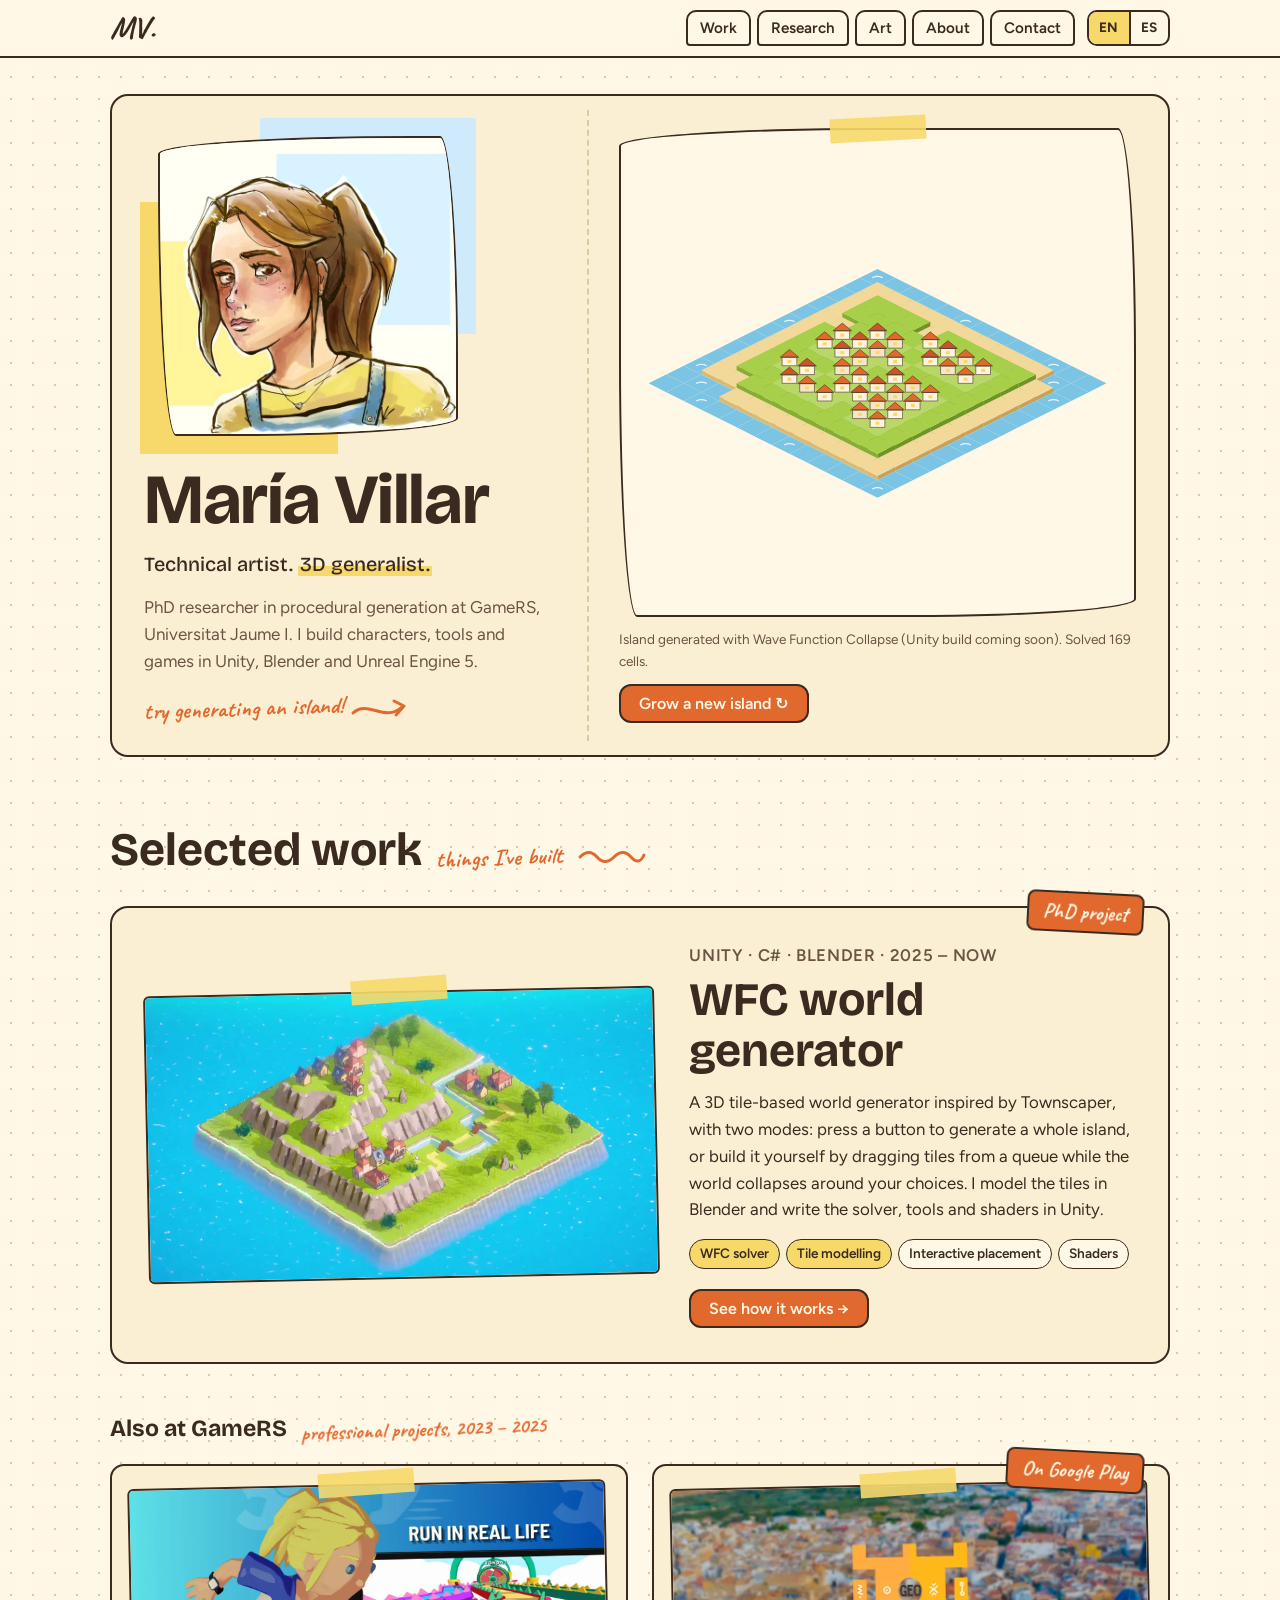
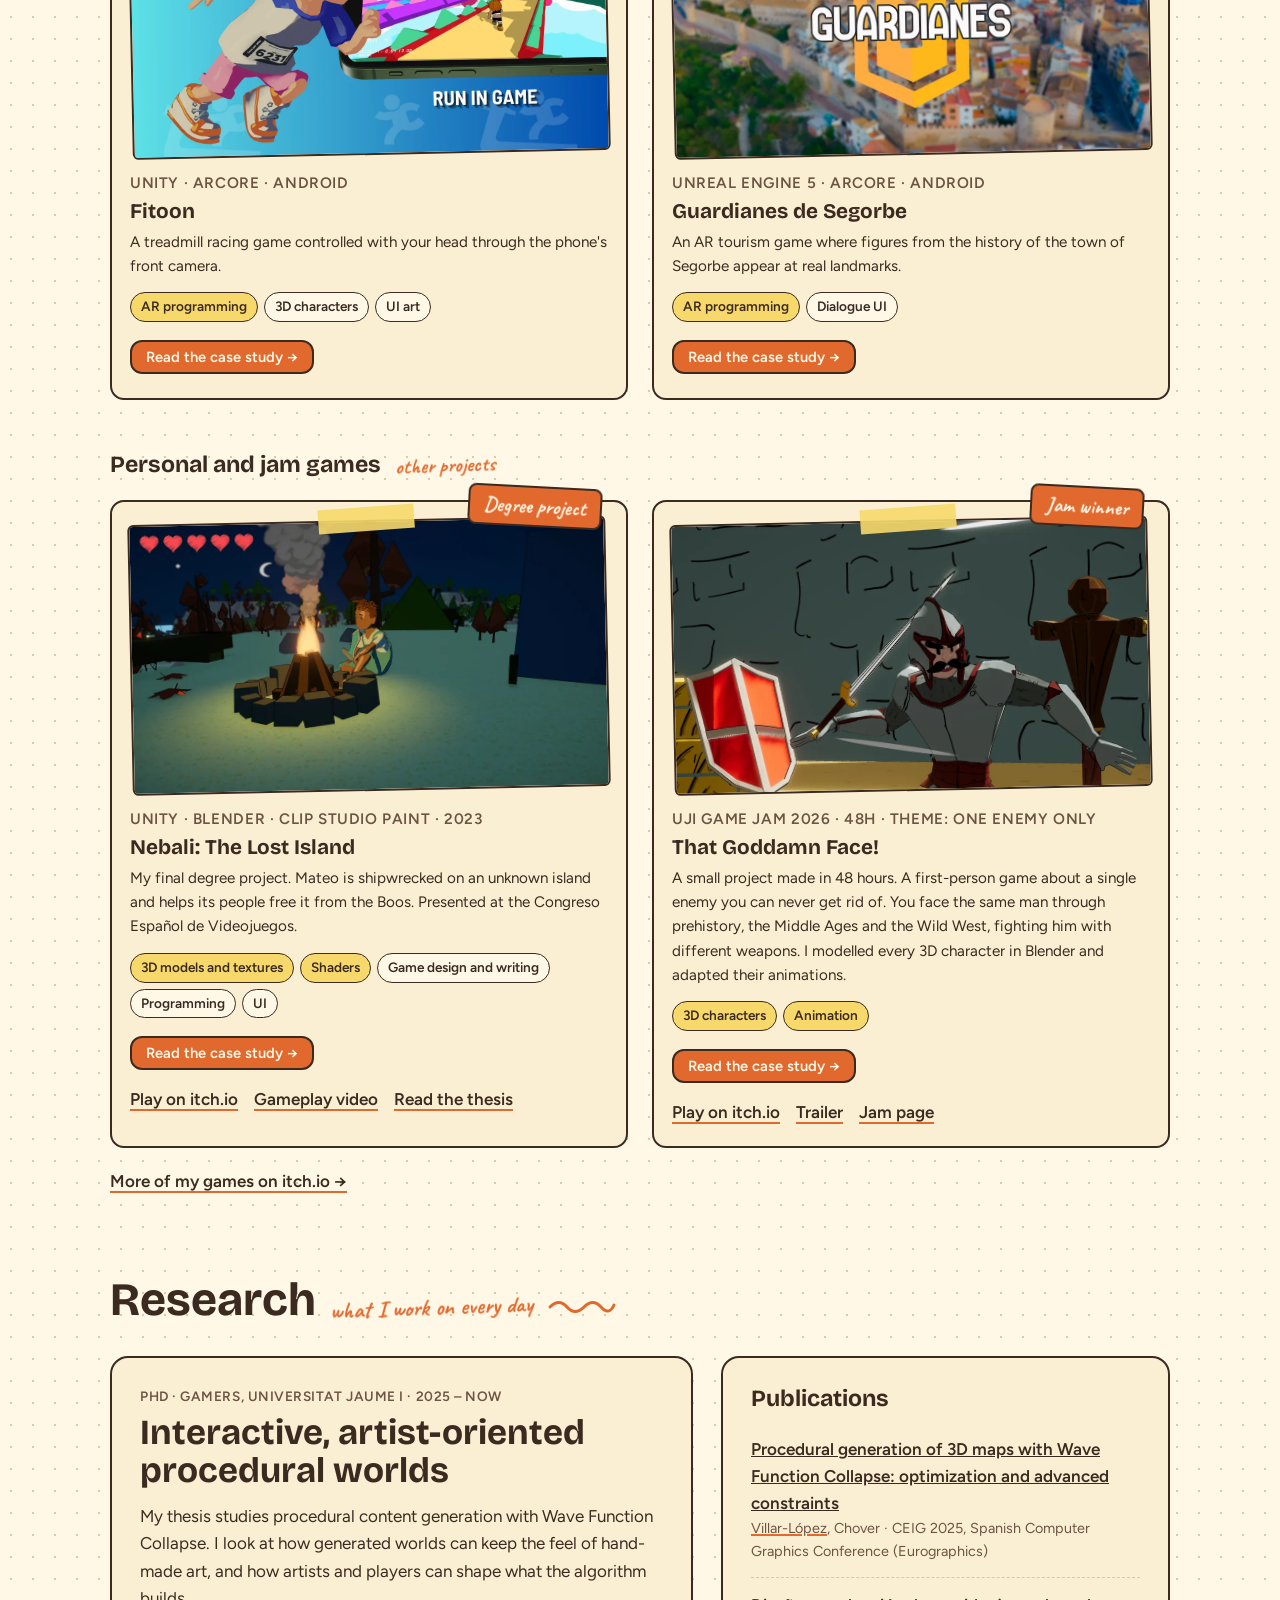
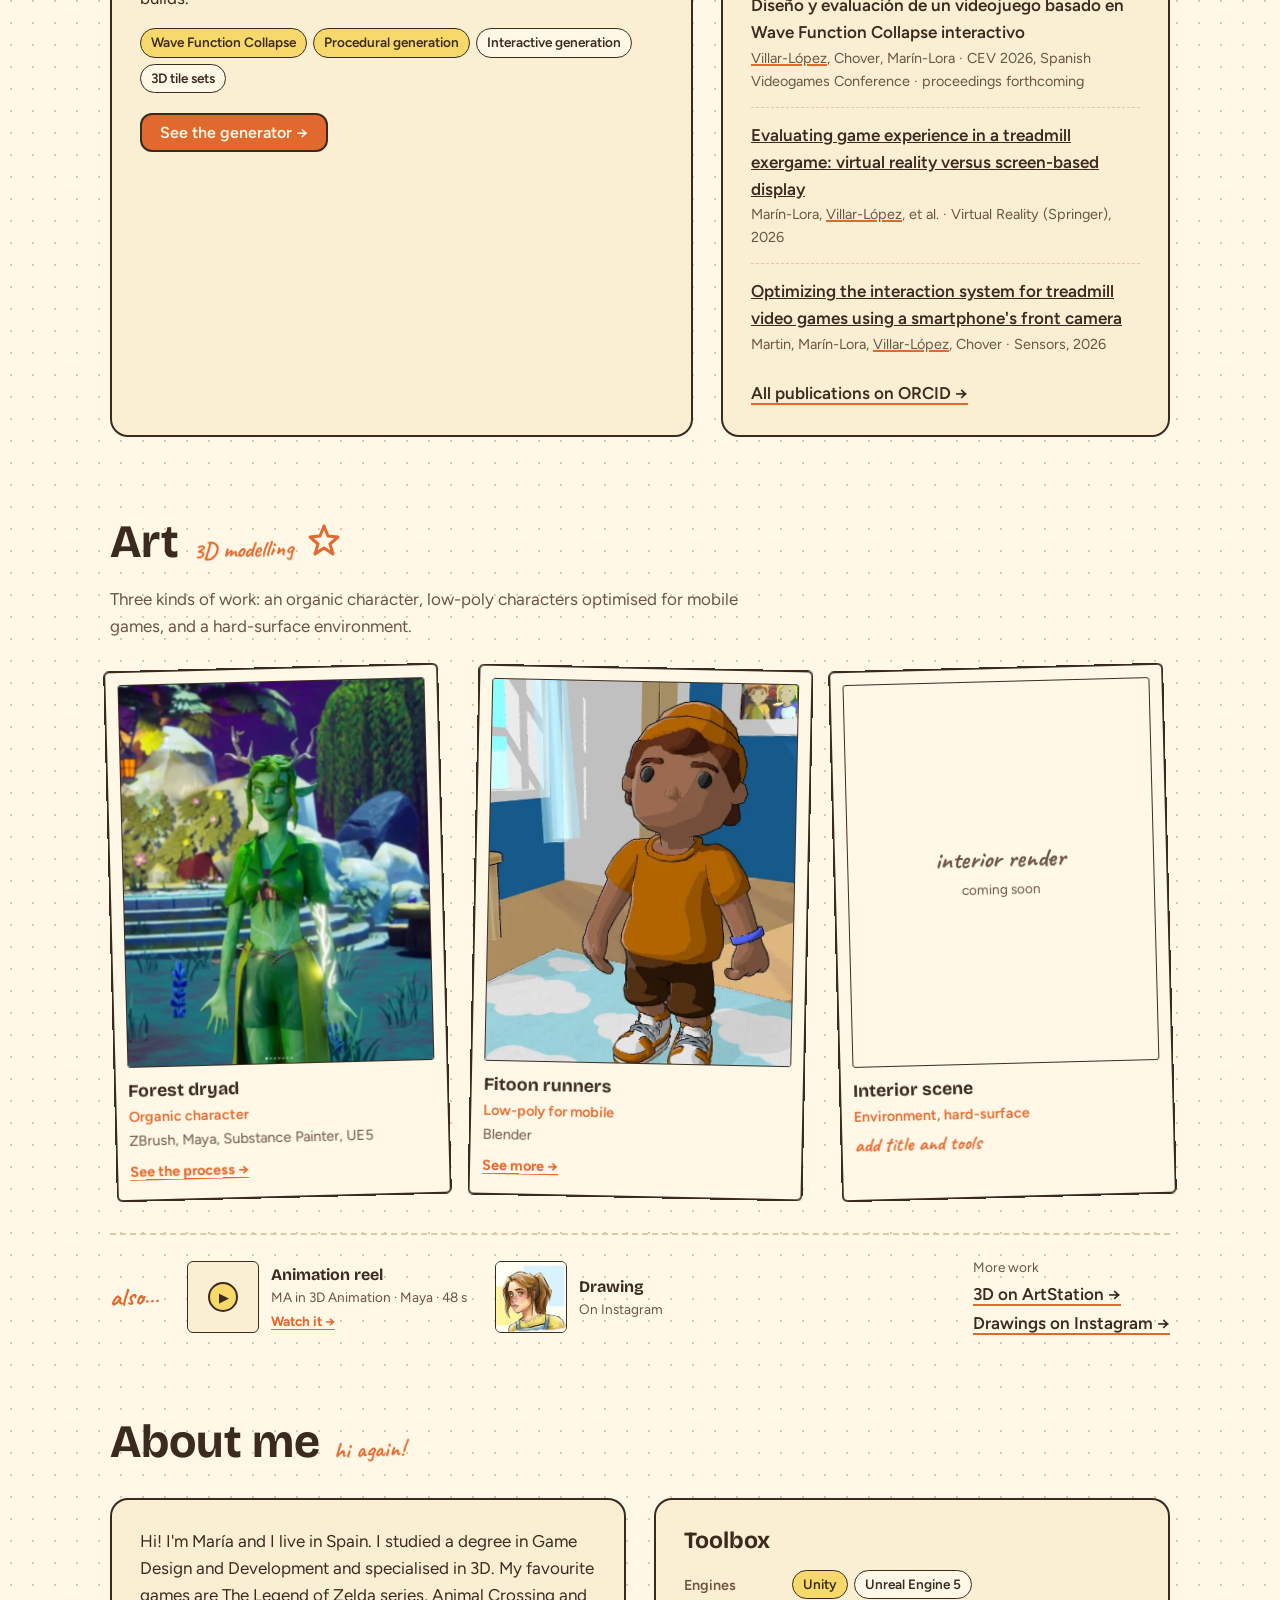
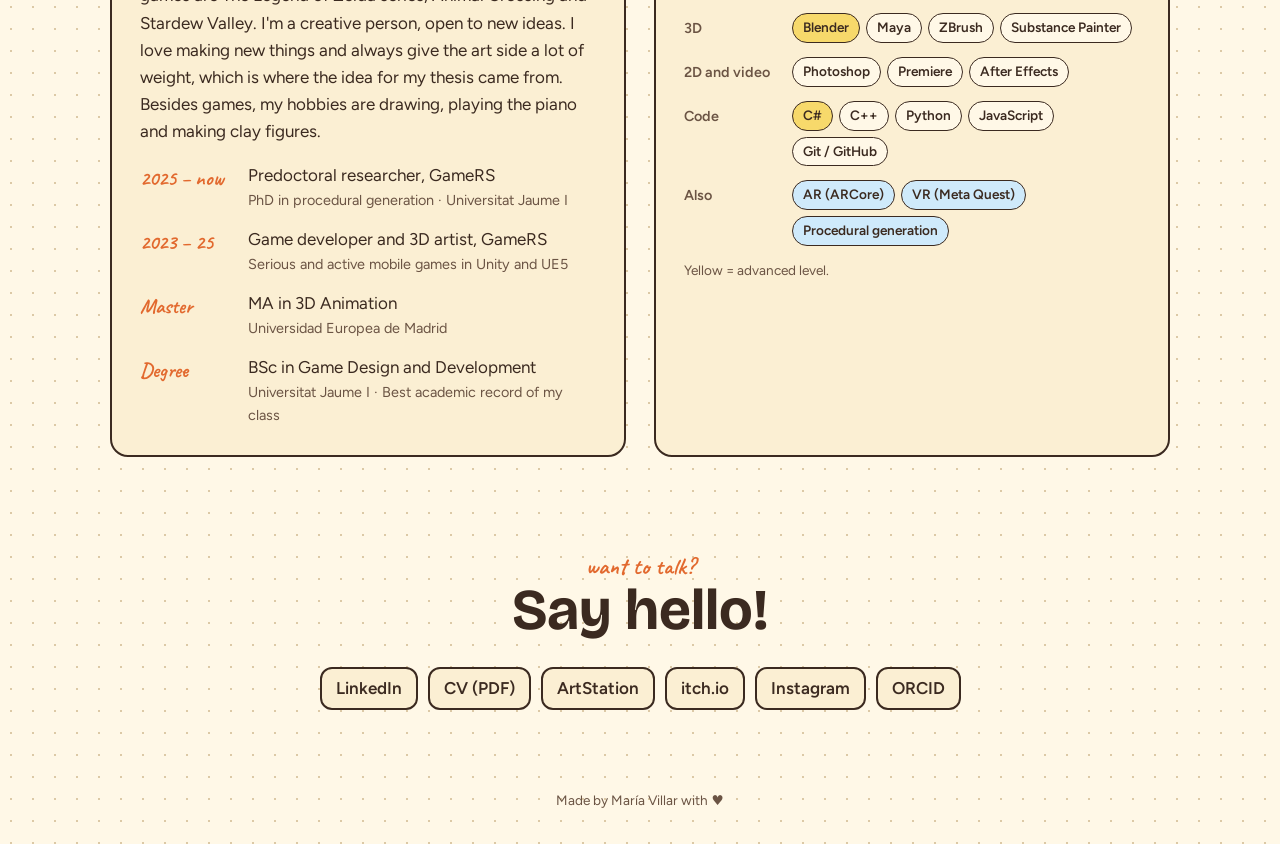
==== index.html @ 30ed7f35 "Primer prototipo de la web" ====
<!doctype html>
<html lang="en">
<head>
<meta charset="utf-8">
<meta name="viewport" content="width=device-width, initial-scale=1, viewport-fit=cover">
<title>María Villar · Technical artist</title>
<meta name="description" content="Technical artist from Spain. I draw, model and code: procedural generation with Wave Function Collapse, 3D characters and games in Unity, Blender and Unreal Engine 5.">
<link rel="canonical" href="https://mariavllr.github.io/">
<meta property="og:type" content="website">
<meta property="og:locale" content="en_GB">
<meta property="og:title" content="María Villar · Technical artist">
<meta property="og:description" content="Technical artist from Spain. I draw, model and code: procedural generation with Wave Function Collapse, 3D characters and games in Unity, Blender and Unreal Engine 5.">
<meta property="og:url" content="https://mariavllr.github.io/">
<meta property="og:image" content="https://mariavllr.github.io/assets/img/og.jpg">
<meta name="twitter:card" content="summary_large_image">
<link rel="alternate" hreflang="en" href="https://mariavllr.github.io/">
<link rel="alternate" hreflang="es" href="https://mariavllr.github.io/es/">
<link rel="alternate" hreflang="x-default" href="https://mariavllr.github.io/">
<meta name="theme-color" content="#FFF8E7">
<link rel="icon" href="assets/img/favicon.svg" type="image/svg+xml">
<link rel="preconnect" href="https://fonts.googleapis.com">
<link rel="preconnect" href="https://fonts.gstatic.com" crossorigin>
<link rel="stylesheet" href="https://fonts.googleapis.com/css2?family=Bricolage+Grotesque:opsz,wght@12..96,500;12..96,700&family=Figtree:wght@400;500;600&family=Caveat:wght@500;700&display=swap">
<link rel="stylesheet" href="assets/css/style.css">
</head>
<body>
<a class="skip" href="#main">Skip to content</a>
<header>
  <div class="wrap">
    <a class="logo" href="index.html" aria-label="María Villar, home">MV.</a>
    <nav aria-label="Sections"><a href="#work">Work</a><a href="#research">Research</a><a href="#art">Art</a><a href="#about">About</a><a href="#contact">Contact</a></nav>
    <div class="lang" role="group" aria-label="Language"><a href="#" hreflang="en" lang="en" aria-current="page">EN</a><a href="es/index.html" hreflang="es" lang="es">ES</a></div>
  </div>
</header>

<main id="main" class="wrap">
  <div id="top" class="spread hero">
    <div class="page">
      <div class="portrait"><div class="b1"></div><div class="b2"></div><img src="assets/img/portrait.webp" alt="Self-portrait of María: ink line and marker colour, brown ponytail, yellow t-shirt and denim overalls"></div>
      <h1>María Villar</h1>
      <p class="role">Technical artist. <b>3D generalist.</b></p>
      <p class="intro">PhD researcher in procedural generation at GameRS, Universitat Jaume I. I build characters, tools and games in Unity, Blender and Unreal Engine 5.</p>
      <div class="note"><span class="hand">try generating an island!</span>
        <svg class="doodle" width="64" height="30" viewBox="0 0 64 30" aria-hidden="true"><path d="M3 20 C 18 6, 34 30, 52 14 M44 8 L54 13 L46 22"/></svg></div>
    </div>
    <div class="page world">
      <div class="frame sketch play" data-embed="" data-itch="https://mariavllr.itch.io/" data-cover="assets/img/wfc-cover.webp" data-title="WFC world generator" data-button="gen"><span class="tape" aria-hidden="true"></span>
        <canvas id="wfc" width="640" height="400" role="img" aria-label="An isometric island of water, beach, grass, forest and village tiles, generated in the browser with Wave Function Collapse"></canvas>
      </div>
      <div class="world-bar">
        <span class="caption">Island generated with Wave Function Collapse (Unity build coming soon). <span id="stat"></span></span>
        <button class="btn" id="gen" type="button">Grow a new island ↻</button>
      </div>
    </div>
  </div>

  <section id="work" aria-labelledby="work-h">
    <div class="sec-head"><h2 id="work-h">Selected work</h2><span class="hand">things I've built</span>
      <svg class="doodle" width="70" height="20" viewBox="0 0 70 20" aria-hidden="true"><path d="M3 12 Q 12 3, 20 12 T 37 12 T 54 12 T 67 10"/></svg></div>
    <div class="work">

      <article class="piece feature stick">
        <span class="badge">PhD project</span>
        <div class="shot"><span class="tape" aria-hidden="true"></span><video class="loop" autoplay muted loop playsinline preload="metadata" poster="assets/img/wfc-island.webp" aria-label="An island made by the WFC generator: cliffs, two villages, a river with bridges and trees moving in the wind, surrounded by animated sea"><source src="assets/video/wfc-island.mp4" type="video/mp4"></video></div>
        <div>
          <p class="meta">Unity · C# · Blender · 2025 – now</p>
          <h3>WFC world generator</h3>
          <p>A 3D tile-based world generator inspired by Townscaper, with two modes: press a button to generate a whole island, or build it yourself by dragging tiles from a queue while the world collapses around your choices. I model the tiles in Blender and write the solver, tools and shaders in Unity.</p>
          <div class="role-list"><span class="chip y">WFC solver</span><span class="chip y">Tile modelling</span><span class="chip">Interactive placement</span><span class="chip">Shaders</span></div>
          <a class="btn" href="projects/wfc/index.html">See how it works →</a>
        </div>
      </article>
    </div>

    <div class="minor-head"><h3>Also at GameRS</h3><span class="hand">professional projects, 2023 – 2025</span></div>
    <div class="minor">
      <article class="mini stick">
        <div class="shot hover-vid"><span class="tape" aria-hidden="true"></span><img src="assets/img/fitoon-thumb.webp" alt="Fitoon key art: a runner next to a phone showing her character in the race, with the lines Run in real life, run in game" loading="lazy"><video muted loop playsinline preload="none" aria-hidden="true"><source src="assets/video/fitoon-gameplay.mp4" type="video/mp4"></video></div>
        <p class="meta">Unity · ARCore · Android</p>
        <h3>Fitoon</h3>
        <p>A treadmill racing game controlled with your head through the phone's front camera.</p>
        <div class="role-list"><span class="chip y">AR programming</span><span class="chip">3D characters</span><span class="chip">UI art</span></div>
        <a class="btn case-btn" href="projects/fitoon/index.html">Read the case study →</a>
      </article>
      <article class="mini stick">
        <span class="badge">On Google Play</span>
        <div class="shot hover-vid"><span class="tape" aria-hidden="true"></span><img src="assets/img/segorbe-thumb.webp" alt="Guardianes de Segorbe logo over an aerial view of the town" loading="lazy"><video muted loop playsinline preload="none" aria-hidden="true"><source src="assets/video/segorbe-hover.mp4" type="video/mp4"></video></div>
        <p class="meta">Unreal Engine 5 · ARCore · Android</p>
        <h3>Guardianes de Segorbe</h3>
        <p>An AR tourism game where figures from the history of the town of Segorbe appear at real landmarks.</p>
        <div class="role-list"><span class="chip y">AR programming</span><span class="chip">Dialogue UI</span></div>
        <a class="btn case-btn" href="projects/segorbe/index.html">Read the case study →</a>
      </article>
    </div>

    <div class="minor-head"><h3>Personal and jam games</h3><span class="hand">other projects</span></div>
    <div class="minor">
      <article class="mini stick">
        <span class="badge">Degree project</span>
        <div class="shot hover-vid"><span class="tape" aria-hidden="true"></span><img src="assets/img/nebali-card.webp" alt="Nebali: The Lost Island, a low-poly island with palm trees, a wooden pier and the main character, Mateo" loading="lazy"><video muted loop playsinline preload="none" aria-hidden="true"><source src="assets/video/nebali-campfire.mp4" type="video/mp4"></video></div>
        <p class="meta">Unity · Blender · Clip Studio Paint · 2023</p>
        <h3>Nebali: The Lost Island</h3>
        <p>My final degree project. Mateo is shipwrecked on an unknown island and helps its people free it from the Boos. Presented at the Congreso Español de Videojuegos.</p>
        <div class="role-list"><span class="chip y">3D models and textures</span><span class="chip y">Shaders</span><span class="chip">Game design and writing</span><span class="chip">Programming</span><span class="chip">UI</span></div>
        <a class="btn case-btn" href="projects/nebali/index.html">Read the case study →</a>
        <div class="links"><a href="https://mariavllr.itch.io/nebali-the-lost-island">Play on itch.io</a><a href="https://www.youtube.com/watch?v=X46pWPQkmEc">Gameplay video</a><a href="https://repositori.uji.es/xmlui/handle/10234/203636">Read the thesis</a></div>
      </article>
      <article class="mini stick">
        <span class="badge">Jam winner</span>
        <div class="shot hover-vid"><span class="tape" aria-hidden="true"></span><img src="assets/img/tgf-card.webp" alt="The enemy as a medieval knight with a sword, next to a red shield" loading="lazy"><video muted loop playsinline preload="none" aria-hidden="true"><source src="assets/video/tgf-knight.mp4" type="video/mp4"></video></div>
        <p class="meta">UJI Game Jam 2026 · 48h · Theme: One enemy only</p>
        <h3>That Goddamn Face!</h3>
        <p>A small project made in 48 hours. A first-person game about a single enemy you can never get rid of. You face the same man through prehistory, the Middle Ages and the Wild West, fighting him with different weapons. I modelled every 3D character in Blender and adapted their animations.</p>
        <div class="role-list"><span class="chip y">3D characters</span><span class="chip y">Animation</span></div>
        <a class="btn case-btn" href="projects/that-goddamn-face/index.html">Read the case study →</a>
        <div class="links"><a href="https://mariavllr.itch.io/that-goddamn-face">Play on itch.io</a><a href="https://www.youtube.com/watch?v=6AdIq4vunBU">Trailer</a><a href="https://itch.io/jam/uji-game-jam-26-ugj26/rate/4272632">Jam page</a></div>
      </article>
    </div>
    <div class="links" style="margin-top:20px"><a href="https://mariavllr.itch.io/">More of my games on itch.io →</a></div>
  </section>

  <section id="research" aria-labelledby="research-h">
    <div class="sec-head"><h2 id="research-h">Research</h2><span class="hand">what I work on every day</span>
      <svg class="doodle" width="70" height="20" viewBox="0 0 70 20" aria-hidden="true"><path d="M3 12 Q 12 3, 20 12 T 37 12 T 54 12 T 67 10"/></svg></div>
    <div class="two">
      <div class="card stick">
        <p class="meta">PhD · GameRS, Universitat Jaume I · 2025 – now</p>
        <h3 style="font-size:clamp(1.6rem,3.4vw,2.2rem);margin:6px 0 12px">Interactive, artist-oriented procedural worlds</h3>
        <p>My thesis studies procedural content generation with Wave Function Collapse. I look at how generated worlds can keep the feel of hand-made art, and how artists and players can shape what the algorithm builds.</p>
        <div class="role-list"><span class="chip y">Wave Function Collapse</span><span class="chip y">Procedural generation</span><span class="chip">Interactive generation</span><span class="chip">3D tile sets</span></div>
        <a class="btn" href="projects/wfc/index.html">See the generator →</a>
      </div>
      <div class="card stick">
        <h3>Publications</h3>
        <div style="margin-top:10px">
          <div class="paper"><p class="t"><a href="https://doi.org/10.2312/ceig.20251107">Procedural generation of 3D maps with Wave Function Collapse: optimization and advanced constraints</a></p><p class="a"><u>Villar-López</u>, Chover · CEIG 2025, Spanish Computer Graphics Conference (Eurographics)</p></div>
          <div class="paper"><p class="t">Diseño y evaluación de un videojuego basado en Wave Function Collapse interactivo</p><p class="a"><u>Villar-López</u>, Chover, Marín-Lora · CEV 2026, Spanish Videogames Conference · proceedings forthcoming</p></div>
          <div class="paper"><p class="t"><a href="https://link.springer.com/article/10.1007/s10055-026-01355-w">Evaluating game experience in a treadmill exergame: virtual reality versus screen-based display</a></p><p class="a">Marín-Lora, <u>Villar-López</u>, et al. · Virtual Reality (Springer), 2026</p></div>
          <div class="paper"><p class="t"><a href="https://www.mdpi.com/1424-8220/26/1/20">Optimizing the interaction system for treadmill video games using a smartphone's front camera</a></p><p class="a">Martin, Marín-Lora, <u>Villar-López</u>, Chover · Sensors, 2026</p></div>
        </div>
        <div class="links" style="margin-top:10px"><a href="https://orcid.org/0009-0007-8211-3736">All publications on ORCID →</a></div>
      </div>
    </div>
  </section>

  <section id="art" aria-labelledby="art-h">
    <div class="sec-head"><h2 id="art-h">Art</h2><span class="hand">3D modelling</span>
      <svg class="doodle" width="34" height="34" viewBox="0 0 34 34" aria-hidden="true"><path d="M17 3 L21 13 L31 14 L23 21 L26 31 L17 25 L8 31 L11 21 L3 14 L13 13 Z"/></svg></div>
    <p class="art-intro">Three kinds of work: an organic character, low-poly characters optimised for mobile games, and a hard-surface environment.</p>
    <div class="gallery">
      <figure class="art stick"><button class="proc-open" type="button" data-proc="proc-dryad" aria-label="See the dryad, from blocking to render"><img src="assets/img/dryad.webp" alt="3D render of a green dryad with antlers and leafy clothes, with a glowing pattern on one arm, standing in a stylised night forest" loading="lazy"></button><figcaption><b>Forest dryad</b><span class="kind">Organic character</span>ZBrush, Maya, Substance Painter, UE5<button class="proc-link" type="button" data-proc="proc-dryad">See the process →</button></figcaption></figure>
      <figure class="art stick"><button class="proc-open cycle" type="button" data-proc="proc-fitoon" aria-label="The five Fitoon runners. Open to see each one"><img class="on" src="assets/img/fitoon-juan.webp" alt="" loading="lazy"><img src="assets/img/fitoon-laura.webp" alt="" loading="lazy"><img src="assets/img/fitoon-alberto.webp" alt="" loading="lazy"><img src="assets/img/fitoon-paula.webp" alt="" loading="lazy"><img src="assets/img/fitoon-diego.webp" alt="" loading="lazy"></button><figcaption><b>Fitoon runners</b><span class="kind">Low-poly for mobile</span>Blender<button class="proc-link" type="button" data-proc="proc-fitoon">See more →</button></figcaption></figure>
      <figure class="art stick"><div class="ph"><span class="hand">interior render</span><span class="caption">coming soon</span></div><figcaption><b>Interior scene</b><span class="kind">Environment, hard-surface</span><span class="todo">add title and tools</span></figcaption></figure>
    </div>
    <template id="proc-reel" data-title="Animation reel" data-more="https://vimeo.com/1082870306" data-more-label="Open on Vimeo →" data-close="Close">
        <figure data-step="Animation reel" data-iframe="https://player.vimeo.com/video/1082870306?h=6bd6f46d95&amp;dnt=1&amp;autoplay=1"><figcaption>Animation and 3D modelling from my MA in 3D Animation.</figcaption></figure>
    </template>
    <template id="proc-fitoon" data-title="Fitoon runners · the cast" data-more="projects/fitoon/" data-more-label="Read the Fitoon case study →" data-close="Close" data-prev="Previous" data-next="Next">
        <figure data-step="Orange boy"><img src="assets/img/fitoon-juan.webp" alt="Juan, a low-poly Fitoon character, in the character select room" loading="lazy"><figcaption>One of the five runners, low-poly for mobile.</figcaption></figure>
        <figure data-step="Blonde girl"><img src="assets/img/fitoon-laura.webp" alt="Laura, a low-poly Fitoon character, in the character select room" loading="lazy"><figcaption>One of the five runners, low-poly for mobile.</figcaption></figure>
        <figure data-step="Bearded boy"><img src="assets/img/fitoon-alberto.webp" alt="Alberto, a low-poly Fitoon character, in the character select room" loading="lazy"><figcaption>One of the five runners, low-poly for mobile.</figcaption></figure>
        <figure data-step="Girl with glasses"><img src="assets/img/fitoon-paula.webp" alt="Paula, a low-poly Fitoon character, in the character select room" loading="lazy"><figcaption>One of the five runners, low-poly for mobile.</figcaption></figure>
        <figure data-step="Green boy"><img src="assets/img/fitoon-diego.webp" alt="Diego, a low-poly Fitoon character, in the character select room" loading="lazy"><figcaption>One of the five runners, low-poly for mobile.</figcaption></figure>
        <figure data-step="Customiser"><img src="assets/img/fitoon-creator.webp" alt="Fitoon character creator: a runner in an orange t-shirt with colour swatches for clothes and a Save button" loading="lazy"><figcaption>In the game, players can recolour skin, hair and clothes.</figcaption></figure>
    </template>
    <template id="proc-dryad" data-title="Forest dryad · from blocking to render" data-more="https://mariavllr.artstation.com/projects/5WYOl8" data-more-label="Full process on ArtStation →" data-close="Close" data-prev="Previous" data-next="Next">
        <figure data-step="Blocking"><img src="assets/img/dryad-p1-blocking.webp" alt="Front, side and back views of the dryad blocked out in coloured base shapes" loading="lazy"><figcaption>Blocking out proportions and shapes in ZBrush, before any detail.</figcaption></figure>
        <figure data-step="Sculpt"><img src="assets/img/dryad-p2-sculpt.webp" alt="Untextured ZBrush sculpt of the dryad, front view" loading="lazy"><figcaption>High-poly sculpt in ZBrush: clothes, hair and antlers.</figcaption></figure>
        <figure data-step="Retopology"><img src="assets/img/dryad-p3-retopo.webp" alt="Wireframe of the low-poly dryad mesh" loading="lazy"><figcaption>Low-poly retopology in Maya, ready to bake.</figcaption></figure>
        <figure data-step="Texturing"><img src="assets/img/dryad-p4-texture.webp" alt="The dryad head being painted in Substance Painter" loading="lazy"><figcaption>Texturing in Substance Painter.</figcaption></figure>
        <figure data-step="Final"><img src="assets/img/dryad-final-1.webp" alt="Full-body render of the dryad in a night forest" loading="lazy"><figcaption>Final render.</figcaption></figure>
        <figure data-step="Final"><img src="assets/img/dryad-final-4.webp" alt="The dryad in three-quarter view in front of stone steps and a glowing tree" loading="lazy"><figcaption>Final render, three-quarter view.</figcaption></figure>
        <figure data-step="Final"><img src="assets/img/dryad-final-7.webp" alt="Close-up of the dryad face with antlers and leaf-like hair" loading="lazy"><figcaption>Close-up.</figcaption></figure>
    </template>
    <div class="also">
      <p class="also-label hand">also…</p>
      <figure class="art-mini"><button class="proc-open reel-thumb" type="button" data-proc="proc-reel" aria-label="Play the animation reel"><img src="https://i.vimeocdn.com/video/2013950092-5a4fc607c18ffdf52ef9208e7c43d5fa98d66e0bb44d759a38563e4369bccf45-d_640x360" alt="" loading="lazy" onerror="this.remove()"><span class="reel-play" aria-hidden="true">▶</span></button><figcaption><b>Animation reel</b>MA in 3D Animation · Maya · 48 s<button class="proc-link" type="button" data-proc="proc-reel">Watch it →</button></figcaption></figure>
      <figure class="art-mini"><img src="assets/img/portrait.webp" alt="Digital painting self-portrait in ink and marker style" loading="lazy"><figcaption><b>Drawing</b>On Instagram</figcaption></figure>
      <div class="also-more"><p class="caption">More work</p><a href="https://artstation.com/mariavllr">3D on ArtStation →</a><a href="https://instagram.com/mariavillardev">Drawings on Instagram →</a></div>
    </div>
  </section>

  

  <section id="about" aria-labelledby="about-h">
    <div class="sec-head"><h2 id="about-h">About me</h2><span class="hand">hi again!</span></div>
    <div class="about">
      <div class="card stick">
        <p>Hi! I'm María and I live in Spain. I studied a degree in Game Design and Development and specialised in 3D. My favourite games are The Legend of Zelda series, Animal Crossing and Stardew Valley. I'm a creative person, open to new ideas. I love making new things and always give the art side a lot of weight, which is where the idea for my thesis came from. Besides games, my hobbies are drawing, playing the piano and making clay figures.</p>
        <ul class="timeline">
          <li><span class="y">2025 – now</span><span>Predoctoral researcher, GameRS<small>PhD in procedural generation · Universitat Jaume I</small></span></li>
          <li><span class="y">2023 – 25</span><span>Game developer and 3D artist, GameRS<small>Serious and active mobile games in Unity and UE5</small></span></li>
          <li><span class="y">Master</span><span>MA in 3D Animation<small>Universidad Europea de Madrid</small></span></li>
          <li><span class="y">Degree</span><span>BSc in Game Design and Development<small>Universitat Jaume I · Best academic record of my class</small></span></li>
        </ul>
      </div>
      <div class="card stick">
        <h3>Toolbox</h3>
        <div class="tools">
          <div><span class="k">Engines</span><span class="chips" style="margin:0"><span class="chip y">Unity</span><span class="chip">Unreal Engine 5</span></span></div>
          <div><span class="k">3D</span><span class="chips" style="margin:0"><span class="chip y">Blender</span><span class="chip">Maya</span><span class="chip">ZBrush</span><span class="chip">Substance Painter</span></span></div>
          <div><span class="k">2D and video</span><span class="chips" style="margin:0"><span class="chip">Photoshop</span><span class="chip">Premiere</span><span class="chip">After Effects</span></span></div>
          <div><span class="k">Code</span><span class="chips" style="margin:0"><span class="chip y">C#</span><span class="chip">C++</span><span class="chip">Python</span><span class="chip">JavaScript</span><span class="chip">Git / GitHub</span></span></div>
          <div><span class="k">Also</span><span class="chips" style="margin:0"><span class="chip s">AR (ARCore)</span><span class="chip s">VR (Meta Quest)</span><span class="chip s">Procedural generation</span></span></div>
        </div>
        <p class="caption" style="margin-top:14px">Yellow = advanced level.</p>
      </div>
    </div>
  </section>

  <section id="contact" class="contact" aria-labelledby="contact-h">
    <p class="hand">want to talk?</p>
    <h2 id="contact-h">Say hello!</h2>
    <div class="links">
      <a href="https://www.linkedin.com/in/mariavillarlopez/">LinkedIn</a>
      <a href="https://mariavillardev.wordpress.com/wp-content/uploads/2022/06/curriculum2026.pdf">CV (PDF)</a>
      <a href="https://artstation.com/mariavllr">ArtStation</a>
      <a href="https://mariavllr.itch.io/">itch.io</a>
      <a href="https://instagram.com/mariavillardev">Instagram</a>
      <a href="https://orcid.org/0009-0007-8211-3736">ORCID</a>
    </div>
  </section>
</main>

<footer>Made by María Villar with ♥</footer>
<script src="assets/js/main.js" defer></script>
</body>
</html>
---- assets/css/style.css ----
/* Layout: an open sketchbook. Hero spread (portrait | live WFC island), projects taped in, each opening into its own case-study page. */
:root{
  --paper:#FFF8E7; --paper-2:#FBEFD3; --ink:#3B2A20; --ink-soft:#6B5444;
  --butter:#F7D96B; --orange:#E2692E; --on-orange:#FFF8E7; --sky:#CFEAFB; --grass:#9BC53D; --rule:#DCC9A6;
  --display:"Bricolage Grotesque", "Trebuchet MS", system-ui, sans-serif;
  --body:"Figtree", "Segoe UI", system-ui, sans-serif;
  --hand:"Caveat", "Comic Sans MS", cursive;
  --sketch:255px 18px 225px 18px / 18px 225px 18px 255px;
}
@media (prefers-color-scheme: dark){:root:not([data-theme="light"]){
  --paper:#1F1812; --paper-2:#2A2119; --ink:#F4E8D2; --ink-soft:#C8B497;
  --butter:#D6B13C; --orange:#F0874D; --on-orange:#1F1812; --sky:#2B4658; --grass:#8DB437; --rule:#4A3B2D; color-scheme:dark}}
:root[data-theme="dark"]{
  --paper:#1F1812; --paper-2:#2A2119; --ink:#F4E8D2; --ink-soft:#C8B497;
  --butter:#D6B13C; --orange:#F0874D; --on-orange:#1F1812; --sky:#2B4658; --grass:#8DB437; --rule:#4A3B2D; color-scheme:dark}

*{box-sizing:border-box}
html,body{margin:0}
img{max-width:100%}
[hidden]{display:none!important}
html{scroll-behavior:smooth;scroll-padding-top:80px}
@media (prefers-reduced-motion:reduce){html{scroll-behavior:auto}}
.skip{position:absolute;left:-9999px;top:8px;z-index:20;background:var(--butter);color:#3B2A20;padding:6px 12px;border:2px solid var(--ink);border-radius:8px;font-weight:600}
.skip:focus{left:12px}
body{background:var(--paper);color:var(--ink);font-family:var(--body);font-size:17px;line-height:1.6;
  background-image:radial-gradient(var(--rule) 1px, transparent 1.2px);background-size:22px 22px}
a{color:inherit}
:focus-visible{outline:3px solid var(--orange);outline-offset:3px;border-radius:6px}
.wrap{max-width:1100px;margin:0 auto;padding-left:max(20px, env(safe-area-inset-left, 0px));padding-right:max(20px, env(safe-area-inset-right, 0px))}
h1,h2,h3{font-family:var(--display);font-weight:700;line-height:1.1;text-wrap:balance;margin:0}
h2{font-size:clamp(2rem,4.5vw,2.9rem)}
h3{font-size:1.45rem}
p{margin:0}
.hand{font-family:var(--hand);font-weight:700;color:var(--orange);font-size:1.45rem;line-height:1.1}
.sketch{border:2px solid var(--ink);border-radius:var(--sketch)}

/* header */
body::before{content:"";position:fixed;inset:0 0 auto;height:env(safe-area-inset-top,0px);z-index:10;background:var(--paper)}
header{position:sticky;top:env(safe-area-inset-top,0px);z-index:9;background:var(--paper);border-bottom:2px solid var(--ink)}
header .wrap{display:flex;align-items:center;justify-content:space-between;gap:12px;padding-block:10px;flex-wrap:wrap}
.logo{font-family:var(--hand);font-weight:700;font-size:2rem;text-decoration:none;line-height:1}
nav{display:flex;gap:6px;flex-wrap:wrap;margin-left:auto}
.lang{display:flex;border:2px solid var(--ink);border-radius:10px;overflow:hidden;flex:none}
.lang a{font-weight:700;font-size:.85rem;text-decoration:none;padding:5px 10px;letter-spacing:.04em}
.lang a+a{border-left:2px solid var(--ink)}
.lang a[aria-current]{background:var(--butter);color:#3B2A20}
.lang a:not([aria-current]):hover{background:var(--paper-2)}
nav a{font-weight:600;font-size:.95rem;text-decoration:none;padding:4px 12px;border:2px solid var(--ink);border-radius:10px 10px 4px 4px;background:var(--paper);transition:transform .15s}
nav a:hover{background:var(--butter);color:#3B2A20;transform:translateY(-2px)}

/* hero spread */
.spread{display:grid;grid-template-columns:minmax(0,.9fr) minmax(0,1.1fr);margin-block:36px 28px;background:var(--paper-2);border:2px solid var(--ink);border-radius:18px;position:relative}
.spread::after{content:"";position:absolute;top:14px;bottom:14px;left:45%;border-left:2px dashed var(--rule)}
.page{padding:32px;min-width:0}
.portrait{position:relative;width:min(300px,80%);aspect-ratio:1;margin:8px 0 26px 14px}
.portrait .b1{position:absolute;inset:22% 40% -6% -6%;background:var(--butter);will-change:transform}
.portrait .b2{position:absolute;inset:-6% -6% 34% 34%;background:var(--sky);will-change:transform}
.portrait img{position:relative;width:100%;height:100%;object-fit:cover;border:2px solid var(--ink);border-radius:var(--sketch);display:block}
.hero h1{font-size:clamp(2.8rem,7vw,4.4rem);letter-spacing:-.02em}
.role{font-family:var(--display);font-weight:500;font-size:1.25rem;margin-top:8px}
.role b{background:linear-gradient(transparent 58%, var(--butter) 58%);font-weight:500;padding:0 2px}
.hero .intro{color:var(--ink-soft);margin-top:14px;max-width:42ch}
.note{display:flex;align-items:center;gap:6px;margin-top:18px}
.note .hand{transform:rotate(-2deg)}
.world{display:flex;flex-direction:column;gap:12px;height:100%}
.world .frame{position:relative;background:var(--paper);flex:1;min-height:300px;display:flex;align-items:center;justify-content:center;padding:10px}
.tape{position:absolute;width:96px;height:24px;background:var(--butter);opacity:.9;top:-13px;left:50%;transform:translateX(-50%) rotate(-3deg);z-index:2}
canvas{width:100%;height:auto;display:block}
.world-bar{display:flex;align-items:center;justify-content:space-between;gap:12px;flex-wrap:wrap}
.btn{font:600 1rem var(--body);background:var(--orange);color:var(--on-orange);border:2px solid var(--ink);border-radius:12px;padding:8px 18px;cursor:pointer;text-decoration:none;display:inline-flex;align-items:center;gap:8px;transition:transform .15s}
.btn:hover{transform:translateY(-2px) rotate(-1deg)}
.btn.ghost{background:var(--paper);color:var(--ink)}
.caption{font-size:.85rem;color:var(--ink-soft)}

/* doodles that draw themselves */
.doodle{flex:none;overflow:visible}
.doodle path{fill:none;stroke:var(--orange);stroke-width:3;stroke-linecap:round;stroke-linejoin:round}
.doodle.in path{stroke-dasharray:var(--len);animation:draw 1s ease-out both}
@keyframes draw{from{stroke-dashoffset:var(--len)}to{stroke-dashoffset:0}}

/* sections */
section{padding-block:40px}
.sec-head{display:flex;align-items:baseline;gap:14px;flex-wrap:wrap;margin-bottom:30px}
.sec-head .hand{transform:rotate(-2deg)}

/* stick-in motion: rest state is the final layout, animation only plays once seen */
.stick{--rot:0deg;transform:rotate(var(--rot))}
.stick.in{animation:stickIn .7s cubic-bezier(.3,1.5,.5,1) both}
@keyframes stickIn{from{transform:translateY(-22px) rotate(calc(var(--rot) - 5deg)) scale(1.04)}to{transform:rotate(var(--rot))}}
.stick.in .tape{animation:tapeIn .45s .35s ease-out both}
@keyframes tapeIn{from{transform:translateX(-50%) rotate(-3deg) scaleX(0)}to{transform:translateX(-50%) rotate(-3deg) scaleX(1)}}

/* work */
.work{display:grid;gap:44px}
.piece{display:grid;grid-template-columns:minmax(0,1.15fr) minmax(0,1fr);gap:32px;align-items:center;background:var(--paper-2);border:2px solid var(--ink);border-radius:18px;padding:28px;position:relative}
.piece:nth-child(even){grid-template-columns:minmax(0,1fr) minmax(0,1.15fr)}
.piece:nth-child(even) .shot{order:2}
.shot{position:relative;transform:rotate(-1.2deg);transition:transform .25s}
.piece:nth-child(even) .shot{transform:rotate(1.2deg)}
.shot video{aspect-ratio:16/9;object-fit:cover;height:auto}
.piece:hover .shot{transform:rotate(0) translateY(-6px) scale(1.02)}
.shot img,.shot video,.ph{width:100%;display:block;border:2px solid var(--ink);border-radius:6px;background:var(--paper)}
.ph{aspect-ratio:16/10;display:flex;flex-direction:column;align-items:center;justify-content:center;gap:6px;border-style:dashed;text-align:center;padding:16px}
.ph .hand{color:var(--ink-soft);font-size:1.6rem}
.meta{font-size:.85rem;font-weight:600;letter-spacing:.04em;text-transform:uppercase;color:var(--ink-soft)}
.piece h3{margin:6px 0 12px;font-size:clamp(1.5rem,3vw,2rem)}
.piece p{max-width:56ch}
.role-list{display:flex;flex-wrap:wrap;gap:6px;margin:16px 0 20px}
.chip{font-size:.85rem;font-weight:600;padding:3px 10px;border:1.5px solid var(--ink);border-radius:999px;background:var(--paper)}
.chip.y{background:var(--butter);color:#3B2A20}
.chip.s{background:var(--sky)}
.links{display:flex;gap:10px 16px;flex-wrap:wrap;margin-top:4px}
.links a{font-weight:600;text-underline-offset:4px;text-decoration-thickness:2px;text-decoration-color:var(--orange)}
.badge{position:absolute;top:-16px;right:24px;transform:rotate(3deg);background:var(--orange);color:var(--on-orange);font-family:var(--hand);font-weight:700;font-size:1.3rem;padding:2px 14px;border:2px solid var(--ink);border-radius:8px;z-index:3}

.feature{padding:34px}
.feature h3{font-size:clamp(2rem,4.2vw,2.9rem)!important}
.feature p{font-size:1.05rem}
.minor-head{display:flex;align-items:baseline;gap:14px;flex-wrap:wrap;margin:52px 0 22px}
.minor-head .hand{font-size:1.3rem;transform:rotate(-2deg)}
.minor{display:grid;grid-template-columns:repeat(auto-fit,minmax(280px,1fr));gap:24px}
.mini{background:var(--paper-2);border:2px solid var(--ink);border-radius:14px;padding:18px 18px 20px;position:relative;display:flex;flex-direction:column;gap:6px;min-width:0}
.mini .shot{margin-bottom:10px}
.mini .ph{aspect-ratio:16/9}
.mini h3{font-size:1.3rem}
.mini p{font-size:.95rem}
.mini .role-list{margin:8px 0 6px}
.mini:hover .shot{transform:rotate(0) translateY(-6px) scale(1.02)}
.more-link{font-weight:600;text-underline-offset:4px;text-decoration-thickness:2px;text-decoration-color:var(--orange);margin-top:auto}

/* art */
.gallery{display:grid;grid-template-columns:repeat(3,minmax(0,1fr));gap:28px}
.art{margin:0;background:var(--paper);padding:12px 12px 16px;border:2px solid var(--ink);border-radius:6px;transition:transform .2s}
.art:nth-child(odd){--rot:-1.5deg}
.art:nth-child(even){--rot:1.2deg}
.art:hover{transform:rotate(0) scale(1.03)}
.art img,.art .ph{aspect-ratio:4/5;object-fit:cover;width:100%;display:block;border-radius:3px;border:1.5px solid var(--ink)}
.art .ph{display:flex}
.art figcaption{margin-top:10px;font-size:.9rem;color:var(--ink-soft)}
.art figcaption b{display:block;font-family:var(--display);font-size:1.1rem;color:var(--ink)}
.art .kind{display:block;font-weight:600;color:var(--orange)}
.art-intro{max-width:60ch;margin:-12px 0 26px;color:var(--ink-soft)}
.also{display:flex;flex-wrap:wrap;align-items:center;gap:16px 28px;margin-top:36px;padding-top:22px;border-top:2px dashed var(--rule)}
.also-label{font-size:1.6rem;transform:rotate(-3deg)}
.art-mini{margin:0;display:flex;align-items:center;gap:12px;min-width:0}
.art-mini img,.art-mini .ph{width:72px;height:72px;aspect-ratio:auto;object-fit:cover;border:1.5px solid var(--ink);border-radius:6px;padding:0;flex:none}
.art-mini .ph .hand{font-size:1rem}
.art-mini figcaption{font-size:.85rem;color:var(--ink-soft)}
.art-mini figcaption b{display:block;font-family:var(--display);font-size:1rem;color:var(--ink)}
.also-more{display:flex;flex-direction:column;gap:2px;margin-left:auto}
.also-more a{font-weight:600;text-underline-offset:4px;text-decoration-thickness:2px;text-decoration-color:var(--orange)}
@media (max-width:820px){.gallery{grid-template-columns:minmax(0,1fr)}.also-more{margin-left:0}}
.more{display:flex;flex-direction:column;justify-content:center;gap:12px;padding:20px;background:var(--butter);color:#3B2A20;border:2px solid var(--ink);border-radius:var(--sketch)}
.more a{font-weight:600}
/* research + about */
.two{display:grid;grid-template-columns:minmax(0,1.3fr) minmax(0,1fr);gap:28px}
.card{background:var(--paper-2);border:2px solid var(--ink);border-radius:18px;padding:28px;min-width:0}
.paper{padding-block:14px;border-top:1.5px dashed var(--rule)}
.paper:first-of-type{border-top:0}
.paper .t{font-weight:600}
.paper .a{font-size:.9rem;color:var(--ink-soft)}
.paper .a u{text-decoration-color:var(--orange);text-decoration-thickness:2px}
.trophy{display:flex;gap:12px;align-items:center;margin:16px 0;padding:12px 14px;background:var(--butter);color:#3B2A20;border:2px solid var(--ink);border-radius:var(--sketch);font-weight:600}
.trophy .doodle path{stroke:#3B2A20}
.chips{display:flex;flex-wrap:wrap;gap:6px;margin-top:12px}
.about{display:grid;grid-template-columns:minmax(0,1fr) minmax(0,1fr);gap:28px}
.timeline{list-style:none;padding:0;margin:16px 0 0;display:grid;gap:14px}
.timeline li{display:grid;grid-template-columns:96px minmax(0,1fr);gap:12px}
.timeline .y{font-family:var(--hand);font-weight:700;font-size:1.3rem;color:var(--orange);font-variant-numeric:tabular-nums}
.timeline small{display:block;color:var(--ink-soft);font-size:.9rem}
.tools{display:grid;gap:14px;margin-top:16px}
.tools div{display:grid;grid-template-columns:96px minmax(0,1fr);gap:12px;align-items:start}
.tools .k{font-weight:600;font-size:.9rem;color:var(--ink-soft);padding-top:4px}
.contact{text-align:center;padding-block:56px 80px}
.contact h2{font-size:clamp(2.2rem,6vw,3.6rem)}
.contact .links{justify-content:center;margin-top:24px;gap:10px}
.contact .links a{text-decoration:none;padding:6px 14px;border:2px solid var(--ink);border-radius:12px;background:var(--paper-2);transition:transform .15s}
.contact .links a:hover{background:var(--butter);color:#3B2A20;transform:translateY(-2px) rotate(-2deg)}
footer{text-align:center;padding-block:0 32px;font-size:.85rem;color:var(--ink-soft)}

/* case study pages */
.case{max-width:900px;margin:0 auto;padding-block:28px 40px}
.back{display:inline-flex;gap:6px;font-weight:600;text-decoration:none;margin-bottom:20px;padding:4px 12px;border:2px solid var(--ink);border-radius:10px;background:var(--paper)}
.back:hover{background:var(--butter);color:#3B2A20}
.case h1{font-size:clamp(2.4rem,6vw,3.8rem);margin:8px 0 12px}
.case .lede{font-size:1.2rem;max-width:60ch}
.case .cover{position:relative;margin:32px 0}
.case .cover img,.case .cover .ph{border-radius:10px}
.facts{display:grid;grid-template-columns:repeat(auto-fit,minmax(170px,1fr));gap:16px 24px;margin:0;background:var(--paper-2);border:2px solid var(--ink);border-radius:var(--sketch);padding:22px 26px}
.facts dt{font-size:.8rem;font-weight:600;text-transform:uppercase;letter-spacing:.05em;color:var(--ink-soft)}
.facts dd{margin:2px 0 0;font-weight:500}
.case section{padding-block:30px 6px}
.case section h2{font-size:clamp(1.6rem,3.5vw,2.1rem);margin-bottom:14px;display:flex;align-items:center;gap:10px}
.case section p{max-width:66ch;margin-bottom:12px}
.case ul.did{padding-left:1.2em;margin:0;display:grid;gap:8px;max-width:66ch}
.case ul.did li::marker{color:var(--orange)}
.todo{font-family:var(--hand);font-weight:700;color:var(--orange);font-size:1.25rem}
.flow{display:flex;flex-wrap:wrap;align-items:center;gap:8px;margin:18px 0}
.flow .node{padding:10px 14px;border:2px solid var(--ink);border-radius:var(--sketch);background:var(--paper-2);font-weight:600;font-size:.95rem;max-width:200px}
.flow .node small{display:block;font-weight:400;color:var(--ink-soft);font-size:.8rem}
.flow .node.hl{background:var(--butter);color:#3B2A20}
.flow .node.hl small{color:#5A4636}
.flow .arr{font-family:var(--hand);font-size:1.6rem;color:var(--orange);font-weight:700}
.minigal{display:grid;grid-template-columns:repeat(auto-fit,minmax(200px,1fr));gap:16px;margin-top:14px}
.next{display:flex;justify-content:space-between;gap:12px;flex-wrap:wrap;margin-top:40px;padding-top:20px;border-top:2px dashed var(--rule)}

/* WFC explainer */
.lab{display:grid;grid-template-columns:minmax(0,1fr) minmax(0,1fr);gap:24px;align-items:start;background:var(--paper-2);border:2px solid var(--ink);border-radius:18px;padding:22px;margin-top:16px}
.lab canvas{border:2px solid var(--ink);border-radius:8px;background:var(--paper)}
.lab .ctrl{display:flex;gap:8px;flex-wrap:wrap;margin:14px 0}
.lab ol{padding-left:1.2em;margin:0;display:grid;gap:10px}
.lab ol li.on{background:var(--butter);color:#3B2A20;border-radius:8px;padding:4px 8px;margin-left:-8px}
.lab .log{margin-top:14px;font-size:.9rem;color:var(--ink-soft);min-height:3em;font-variant-numeric:tabular-nums}
.legend{display:flex;flex-wrap:wrap;gap:8px 14px;margin-top:12px;font-size:.85rem}
.legend span{display:inline-flex;align-items:center;gap:6px}
.legend i{width:14px;height:14px;border:1.5px solid var(--ink);border-radius:3px;display:inline-block}
.rules{font-size:.85rem;color:var(--ink-soft);margin-top:10px}

@media (max-width:820px){
  .spread,.piece,.piece:nth-child(even),.two,.about,.lab{grid-template-columns:minmax(0,1fr)}
  .spread::after{display:none}
  .page{padding:22px}
  .piece:nth-child(even) .shot{order:0}
  .piece{padding:20px}
}
@media (prefers-reduced-motion:reduce){*{transition:none!important;animation:none!important}}

/* playable builds (itch.io embeds) */
.embed{width:100%;aspect-ratio:16/10;border:2px solid var(--ink);border-radius:8px;background:var(--paper);display:block}
.world .frame .cover{width:100%;height:100%;object-fit:cover;border-radius:6px;display:block}
.world .frame.playing{padding:0;min-height:0}
.play-slot{display:grid;gap:10px;margin-top:14px}
.play-slot .ph{aspect-ratio:16/10}
.soon{font-size:.85rem;color:var(--ink-soft)}


/* video gallery (WFC page cover) */
.reel-stage{position:relative;aspect-ratio:16/9;border:2px solid var(--ink);border-radius:10px;overflow:hidden;background:var(--paper-2);cursor:pointer;touch-action:pan-y}
.reel-stage video{position:absolute;inset:0;width:100%;height:100%;object-fit:cover;opacity:0;transition:opacity .45s ease}
.reel-stage video.on{opacity:1}
.reel-bar{display:flex;align-items:center;justify-content:space-between;gap:12px 20px;margin-top:14px;flex-wrap:wrap}
.reel-cap{margin:0;min-width:0;flex:1 1 280px}
.reel-cap b{font-family:var(--display);font-size:1.1rem}
.reel-cap span{color:var(--ink-soft)}
.reel-ctrl{display:flex;align-items:center;gap:10px}
.reel-dots{display:flex;gap:8px}
.reel-btn{width:42px;height:42px;border:2px solid var(--ink);border-radius:50%;background:var(--paper);color:var(--ink);font:700 1.1rem var(--body);cursor:pointer;transition:transform .15s,background .15s}
.reel-btn:hover{background:var(--butter);color:#3B2A20;transform:translateY(-2px) rotate(-4deg)}
.reel-dot{width:14px;height:14px;padding:0;border:2px solid var(--ink);border-radius:50%;background:var(--paper);cursor:pointer}
.reel-dot[aria-current="true"]{background:var(--orange)}
@media (prefers-reduced-motion:reduce){.reel-stage video{transition:none}}

/* compact header on phones: logo and language on one row, sections scroll sideways below */
@media (max-width:640px){
  header .wrap{gap:8px;padding-block:8px}
  .lang{margin-left:auto}
  header nav{order:3;width:100%;margin-left:0;flex-wrap:nowrap;overflow-x:auto;scrollbar-width:none;padding-bottom:2px}
  header nav::-webkit-scrollbar{display:none}
  nav a{flex:none;font-size:.9rem;padding:3px 10px}
}

/* card image that turns into a short clip on hover (desktop only) */
.hover-vid{position:relative}
.hover-vid video{position:absolute;inset:2px;width:calc(100% - 4px);height:calc(100% - 4px);object-fit:cover;border:0;border-radius:4px;opacity:0;transition:opacity .3s;pointer-events:none;z-index:1}
.hover-vid.on video{opacity:1}

/* click-to-play YouTube trailer */
.yt-btn{display:block;position:relative;width:100%;padding:0;border:2px solid var(--ink);border-radius:10px;overflow:hidden;cursor:pointer;background:var(--paper);aspect-ratio:16/9}
.yt-btn img{width:100%;height:100%;object-fit:cover;display:block;border:0;border-radius:0}
.yt-play{position:absolute;left:50%;top:50%;transform:translate(-50%,-50%) rotate(-2deg);background:var(--orange);color:var(--on-orange);border:2px solid var(--ink);border-radius:14px;padding:10px 20px;font:700 1.1rem var(--body);transition:transform .15s}
.yt-btn:hover .yt-play{transform:translate(-50%,-50%) rotate(0) scale(1.06)}
.yt iframe{width:100%;aspect-ratio:16/9;border:2px solid var(--ink);border-radius:10px;display:block;background:#000}
.yt-note{font-size:.8rem;color:var(--ink-soft);margin-top:8px}

/* case study media */
.split{display:block}
.clip{margin:0 0 20px;max-width:640px}
.clip video{width:100%;aspect-ratio:16/9;object-fit:cover;display:block;border:2px solid var(--ink);border-radius:10px;background:var(--paper-2)}
.clip figcaption,.shotfig figcaption{font-size:.9rem;color:var(--ink-soft);margin-top:8px}
.lineup{display:grid;grid-template-columns:repeat(5,minmax(0,1fr));gap:12px;margin-top:16px}
.lineup figure{margin:0;transition:transform .2s}
.lineup figure:nth-child(odd){transform:rotate(-1.5deg)}
.lineup figure:nth-child(even){transform:rotate(1.5deg)}
.lineup figure:hover{transform:rotate(0) translateY(-6px)}
.lineup img{width:100%;aspect-ratio:520/718;object-fit:cover;display:block;border:2px solid var(--ink);border-radius:8px;background:var(--paper-2)}
.lineup figcaption{text-align:center;font-family:var(--hand);font-weight:700;font-size:1.3rem;color:var(--orange);margin-top:4px}
.shotfig{margin:20px 0 0}
.lineup + .shotfig{max-width:560px}
.shotfig img{width:100%;display:block;border:2px solid var(--ink);border-radius:8px}
.shots{display:grid;grid-template-columns:repeat(2,minmax(0,1fr));gap:20px}
.shots .shotfig{margin:0}
.shots .wide{grid-column:1 / -1}
@media (max-width:820px){.shots{grid-template-columns:minmax(0,1fr)}.lineup{grid-template-columns:repeat(3,minmax(0,1fr))}}
@media (max-width:480px){.lineup{grid-template-columns:repeat(2,minmax(0,1fr))}}

/* phone screens (Segorbe) */
.phone{aspect-ratio:9/19.5;border:5px solid var(--ink);border-radius:22px;overflow:hidden;background:#15110e}
.phone img,.phone video{width:100%;height:100%;object-fit:cover;display:block;border:0;border-radius:0}
.phone-stage{position:relative;aspect-ratio:16/9;border:2px solid var(--ink);border-radius:10px;overflow:hidden;background:var(--paper-2) center/cover no-repeat;display:flex;align-items:center;justify-content:center;padding-block:4%}
.phone-stage::before{content:"";position:absolute;inset:0;background:rgba(31,24,18,.32);backdrop-filter:blur(12px);-webkit-backdrop-filter:blur(12px)}
.phone.big{position:relative;height:100%;border-width:6px;border-radius:26px}
.story{display:grid;grid-template-columns:repeat(5,minmax(0,1fr));gap:16px;margin:18px 0 20px}
.story figure{margin:0}
.story figcaption{font-size:.88rem;color:var(--ink-soft);margin-top:10px;line-height:1.45}
.story figcaption b{display:block;font-family:var(--display);font-size:1rem;color:var(--ink);margin-bottom:2px}
.story.street{grid-template-columns:repeat(3,minmax(0,1fr));max-width:620px}
.story.street figcaption{text-align:center}
.shotfig.poster{max-width:300px;margin-top:24px}
@media (max-width:820px){
  .story,.story.street{grid-template-columns:none;grid-auto-flow:column;grid-auto-columns:minmax(140px,42%);overflow-x:auto;scroll-snap-type:x mandatory;padding-bottom:8px;max-width:none}
  .story figure{scroll-snap-align:start}
  .phone-stage{aspect-ratio:4/5}
}

/* sketch → model → game chains and time-of-day strip (Nebali) */
.chain{display:grid;align-items:center;gap:10px;margin:20px 0}
.chain-3{grid-template-columns:minmax(0,1fr) auto minmax(0,1fr) auto minmax(0,1fr)}
.chain-4{grid-template-columns:minmax(0,1fr) auto minmax(0,1fr) auto minmax(0,1fr) auto minmax(0,1fr)}
.chain figure{margin:0}
.chain.models{grid-template-columns:repeat(2,minmax(0,1fr));max-width:440px;margin-top:4px}
.chain img{width:100%;aspect-ratio:4/5;object-fit:contain;display:block;border:2px solid var(--ink);border-radius:8px;background:#fff}
.chain figcaption{text-align:center;font-family:var(--hand);font-weight:700;font-size:1.25rem;color:var(--orange);margin-top:4px}
.chain .arr{font-family:var(--hand);font-weight:700;font-size:1.8rem;color:var(--orange)}
.timestrip{display:grid;grid-template-columns:repeat(4,minmax(0,1fr));gap:8px}
.timestrip img{width:100%;display:block;border:2px solid var(--ink);border-radius:6px}
.shots .clip{margin:0}
@media (max-width:820px){
  .chain-3,.chain-4{grid-template-columns:none;grid-auto-flow:column;grid-auto-columns:minmax(150px,44%) auto;overflow-x:auto;padding-bottom:8px}
  .timestrip{grid-template-columns:repeat(2,minmax(0,1fr))}
}

/* case-study button on the small project cards */
.case-btn{align-self:flex-start;font-size:.92rem;padding:6px 14px;margin:6px 0 4px}
.mini .links{margin-top:6px}

/* three versions of the same enemy (That Goddamn Face!) */
.eras{display:grid;grid-template-columns:repeat(3,minmax(0,1fr));gap:16px;margin-top:18px}
.eras figure{margin:0}
.eras figure:nth-child(odd){transform:rotate(-1deg)}
.eras figure:nth-child(even){transform:rotate(1deg)}
.eras img{width:100%;aspect-ratio:16/9;object-fit:cover;display:block;border:2px solid var(--ink);border-radius:8px}
.eras figcaption{text-align:center;font-family:var(--hand);font-weight:700;font-size:1.35rem;color:var(--orange);margin-top:4px}
@media (max-width:640px){.eras{grid-template-columns:minmax(0,1fr)}}

.hint{font-size:1.2rem;margin:4px 0 -6px;transform:rotate(-1.5deg);display:inline-block}
@media (hover:none){.hint{display:none}}
.eras .hover-vid video{border-radius:6px}
/* WFC "Two ways": stacked cards, text beside media on wide screens */
.ways{display:grid;gap:28px}
.way{display:grid;gap:22px;align-items:center}
@media (min-width:800px){.way{grid-template-columns:minmax(0,1fr) minmax(0,1.25fr)}}
.way .play-slot{margin-top:0}
.play-slot .builder-vid{margin:0;width:100%;aspect-ratio:16/10;object-fit:cover;display:block;border:2px solid var(--ink);border-radius:6px;background:var(--paper)}
.biome-note{margin-top:8px;font-size:.9rem;color:var(--ink-soft)}
/* hover/tap to wireframe */
.wire{margin:14px 0 0}
.wire-box{position:relative;border:2px solid var(--ink);border-radius:8px;overflow:hidden;background:#3d3d3d;cursor:crosshair}
.wire-box img{display:block;width:100%;height:auto}
.wire-box .wf{position:absolute;inset:0;opacity:0;transition:opacity .35s ease}
.wire:hover .wf,.wire:focus-visible .wf,.wire.on .wf{opacity:1}
.wire figcaption{margin-top:10px;font-size:.9rem;color:var(--ink-soft)}
.wire .hand{font-size:1.2rem;color:var(--orange);font-weight:700;margin-right:6px}
.hint-tap{display:none}
@media (hover:none){.hint-hover{display:none}.hint-tap{display:inline}}
/* art process viewer */
.proc-open{display:block;width:100%;padding:0;border:0;background:none;cursor:zoom-in;border-radius:3px}
.proc-open:focus-visible{outline:3px solid var(--orange);outline-offset:3px}
.proc-link{display:block;margin-top:8px;padding:0;border:0;background:none;font:inherit;font-weight:700;color:var(--orange);cursor:pointer;text-decoration:underline;text-underline-offset:3px}
.proc-link:hover{color:var(--ink)}
dialog.proc{width:min(1100px,94vw);max-height:94vh;padding:0;border:2px solid var(--ink);border-radius:10px;background:var(--paper);color:var(--ink);overflow:hidden}
dialog.proc::backdrop{background:rgba(30,20,12,.72)}
.proc-in{display:grid;grid-template-rows:auto minmax(0,1fr) auto auto;max-height:94vh}
.proc-head{display:flex;align-items:center;gap:12px;padding:12px 16px;border-bottom:2px solid var(--ink)}
.proc-head h3{margin:0;font-size:1.05rem;flex:1;min-width:0}
.proc-count{font-size:.85rem;color:var(--ink-soft);white-space:nowrap}
.proc-x{border:2px solid var(--ink);background:var(--paper-2);border-radius:50%;width:34px;height:34px;font-size:1.1rem;line-height:1;cursor:pointer;color:var(--ink);flex:none}
.proc-stage{position:relative;display:flex;align-items:center;justify-content:center;background:#1d1a17;min-height:0;touch-action:pan-y}
.proc-stage img{display:block;max-width:100%;max-height:calc(94vh - 190px);width:auto;height:auto;object-fit:contain}
.proc-nav{position:absolute;top:50%;transform:translateY(-50%);border:2px solid var(--ink);background:var(--butter);color:#3B2A20;width:42px;height:42px;border-radius:50%;font-size:1.3rem;font-weight:700;cursor:pointer}
.proc-nav:disabled{opacity:.3;cursor:default}
.proc-prev{left:10px}.proc-next{right:10px}
.proc-cap{padding:10px 16px 0;font-size:.95rem}
.proc-foot{display:flex;flex-wrap:wrap;align-items:center;gap:8px;padding:10px 16px 14px}
.proc-steps{display:flex;flex-wrap:wrap;gap:6px;flex:1}
.proc-steps button{border:1.5px solid var(--ink);background:var(--paper-2);color:var(--ink);border-radius:999px;padding:3px 11px;font:inherit;font-size:.82rem;cursor:pointer}
.proc-steps button[aria-current="true"]{background:var(--orange);color:#fff;border-color:var(--orange)}
.proc-more{font-weight:700;color:var(--orange);white-space:nowrap}
@media (max-width:600px){.proc-nav{width:36px;height:36px;font-size:1.1rem}.proc-stage img{max-height:calc(94vh - 230px)}}
.cycle{position:relative}
.cycle img{transition:opacity .9s ease}
.cycle img:not(:first-child){position:absolute;inset:0;height:100%;opacity:0}
.cycle img.on{opacity:1}
.proc-frame{display:block;width:min(100%,calc((94vh - 190px) * 16 / 9));aspect-ratio:16/9;border:0;background:#000}
.art-mini .proc-open.reel-thumb{position:relative;width:72px;flex:none}
.art-mini .reel-thumb img{width:72px;height:72px}
.reel-play{position:absolute;inset:0;margin:auto;width:30px;height:30px;border-radius:50%;background:var(--butter);border:2px solid var(--ink);color:#3B2A20;font-size:.8rem;display:flex;align-items:center;justify-content:center;padding-left:2px}
.art-mini .proc-link{margin-top:2px;font-size:.85rem}
.reel-thumb{background:var(--paper-2);border:1.5px solid var(--ink);border-radius:6px;height:72px;overflow:hidden}.art-mini .reel-thumb img{border:0;border-radius:0}
/* WFC explainer: tileset + size toggle */
.tileset{display:flex;flex-wrap:wrap;gap:8px;margin-bottom:10px}
.tileset figure{margin:0;text-align:center;font-size:.8rem;color:var(--ink-soft);width:64px}
.tileset canvas{width:44px;height:44px;display:block;margin:0 auto 4px;border:1.5px solid var(--ink);border-radius:4px}
.lab .rules{margin:0 0 14px}
.lab .credit{margin-top:12px;font-size:.8rem;color:var(--ink-soft)}
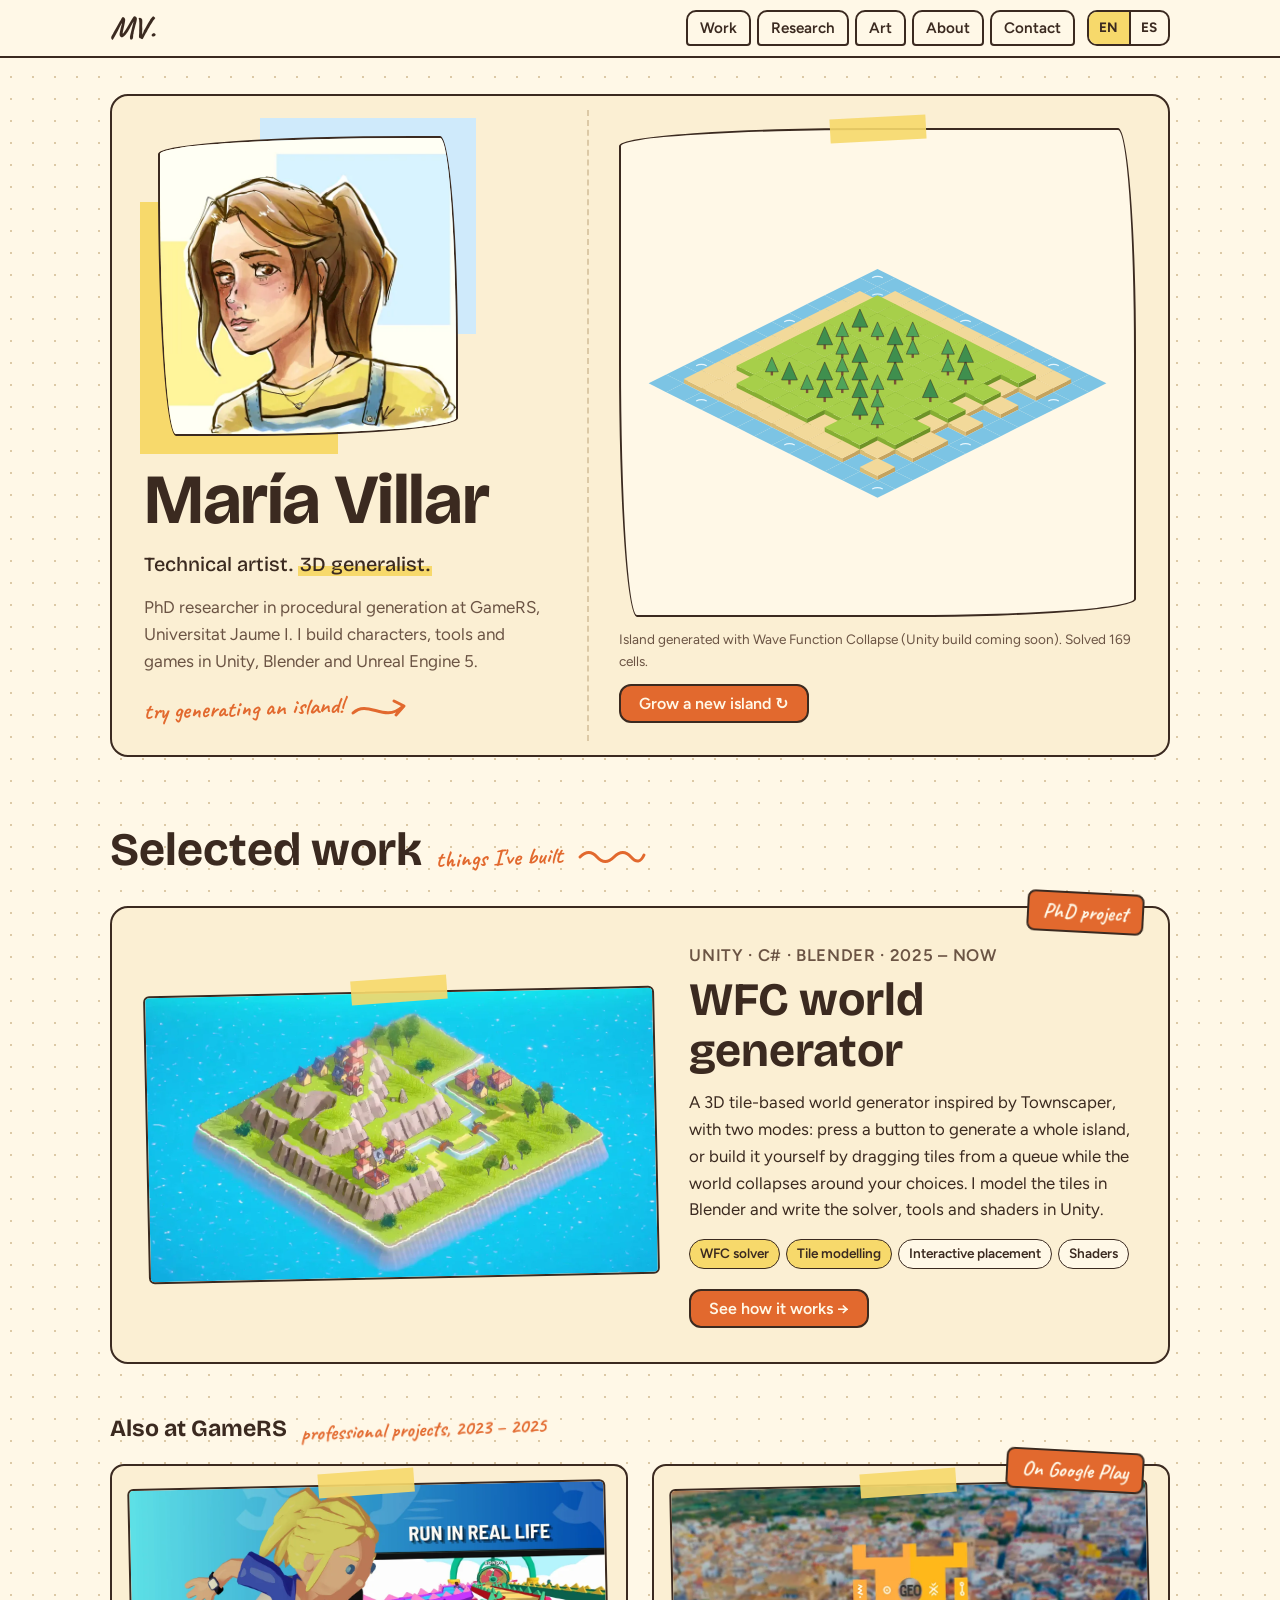
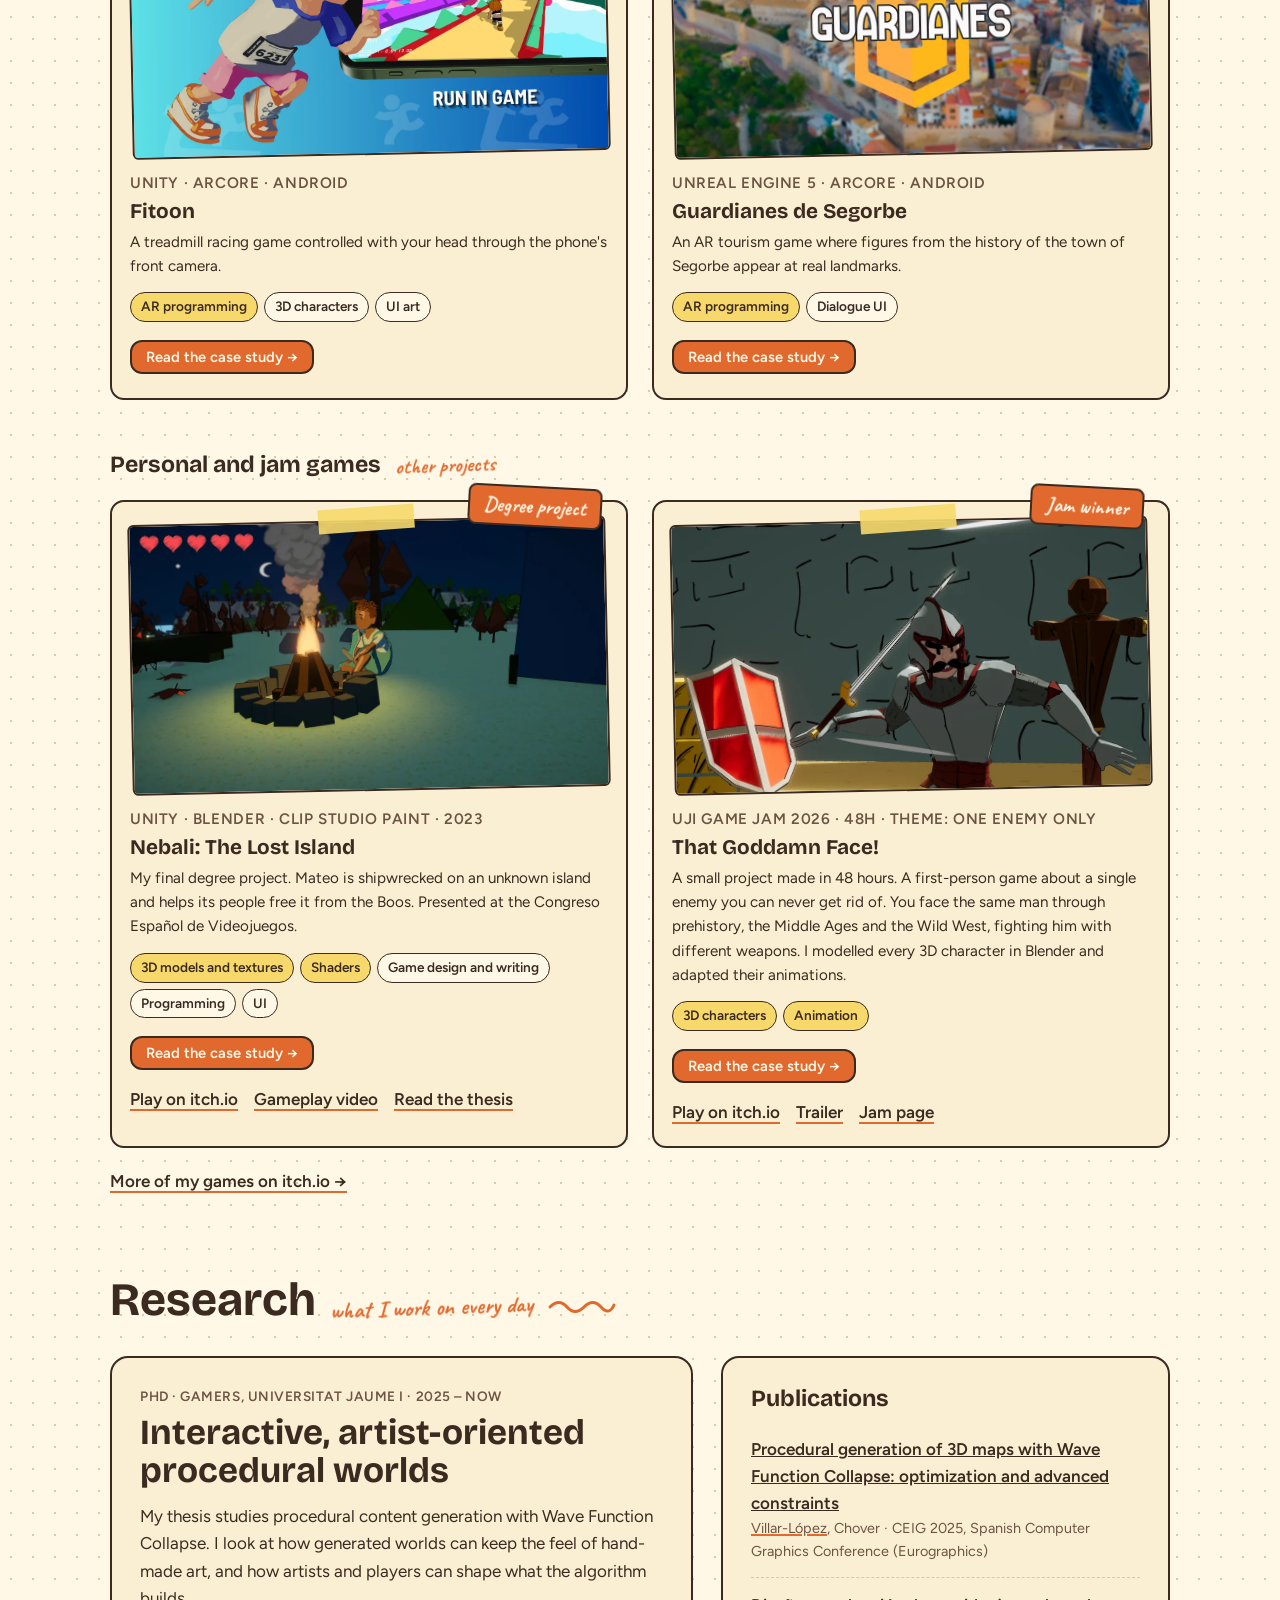
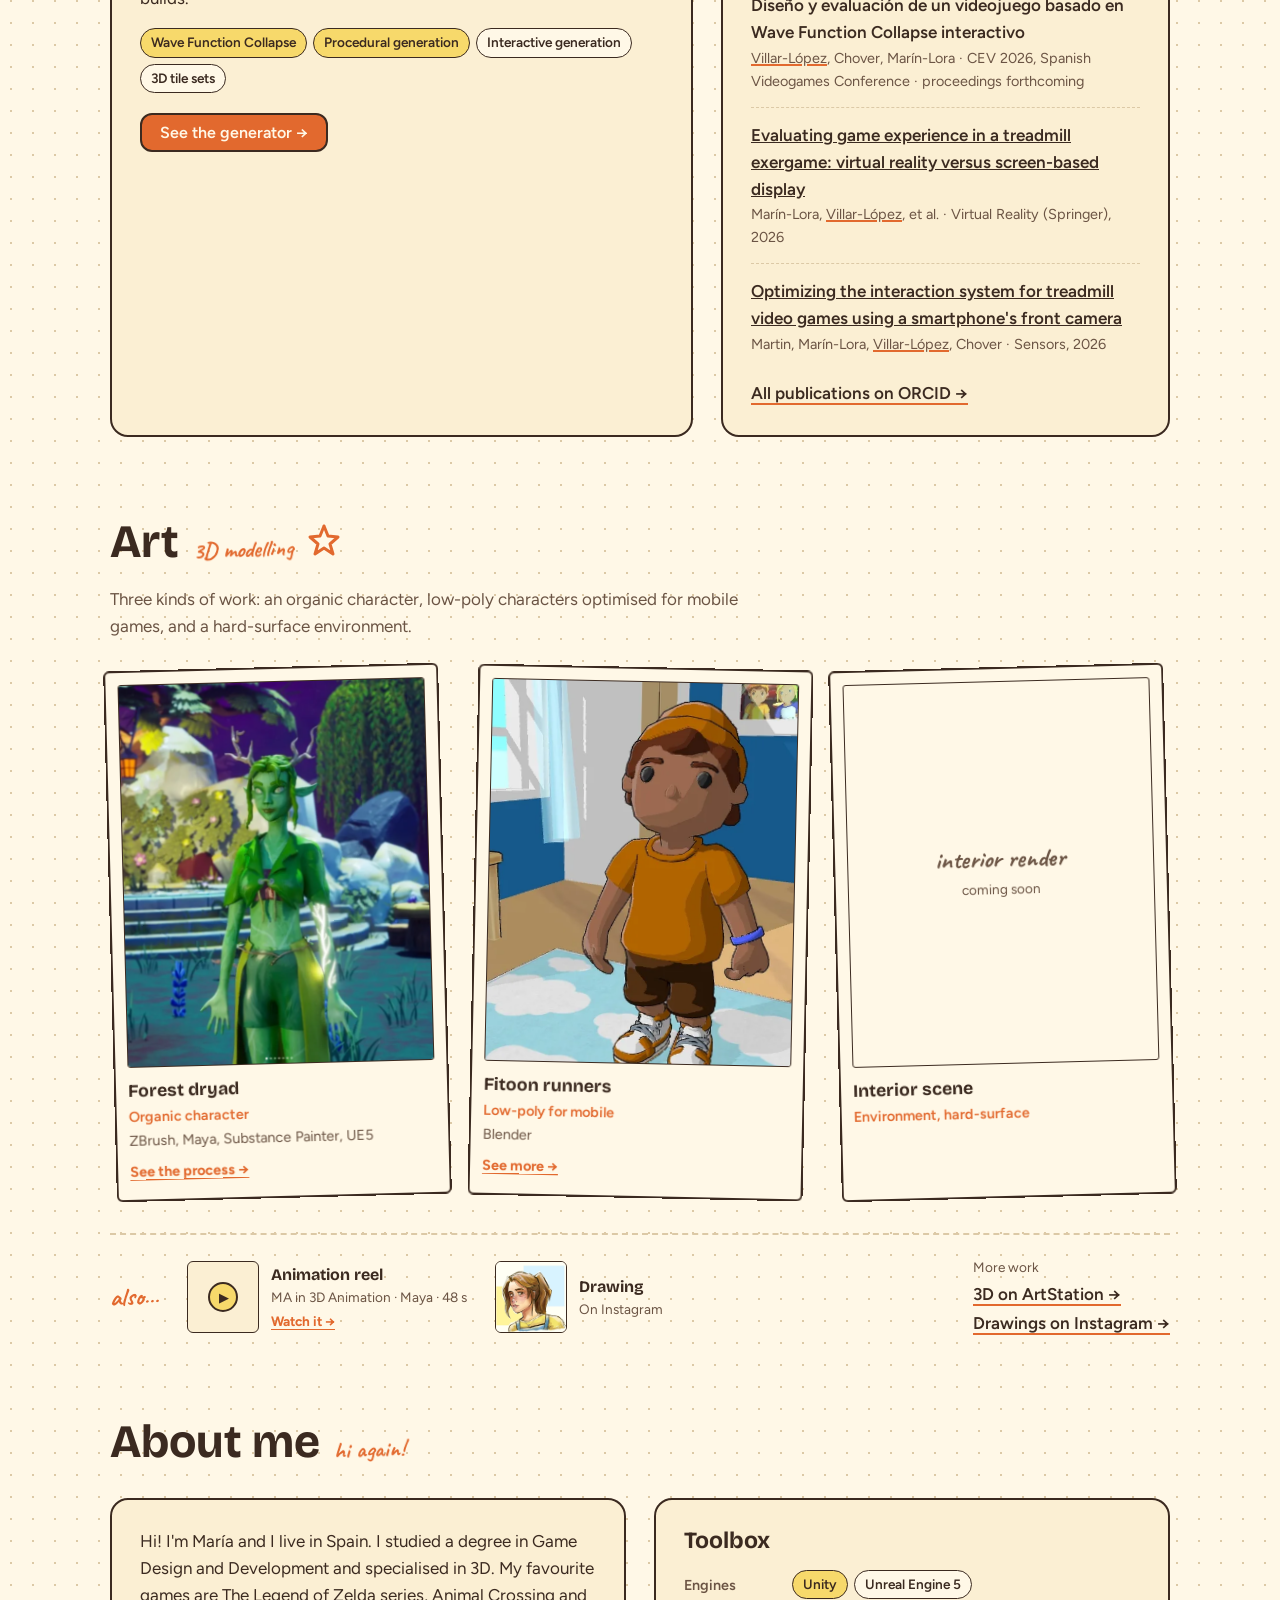
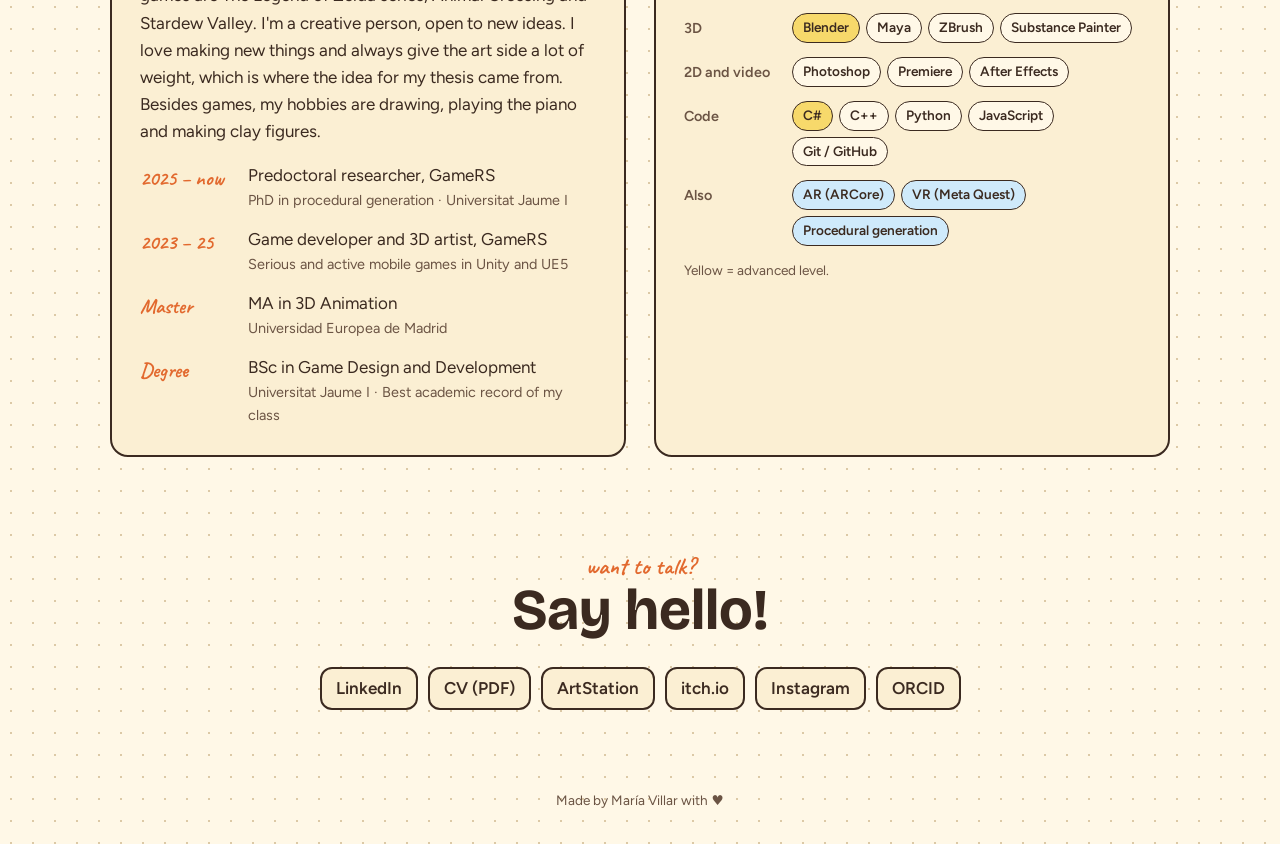
==== commit 2d189f03: "texts update" ====
--- a/index.html
+++ b/index.html
@@ -150,7 +150,7 @@
     <div class="gallery">
       <figure class="art stick"><button class="proc-open" type="button" data-proc="proc-dryad" aria-label="See the dryad, from blocking to render"><img src="assets/img/dryad.webp" alt="3D render of a green dryad with antlers and leafy clothes, with a glowing pattern on one arm, standing in a stylised night forest" loading="lazy"></button><figcaption><b>Forest dryad</b><span class="kind">Organic character</span>ZBrush, Maya, Substance Painter, UE5<button class="proc-link" type="button" data-proc="proc-dryad">See the process →</button></figcaption></figure>
       <figure class="art stick"><button class="proc-open cycle" type="button" data-proc="proc-fitoon" aria-label="The five Fitoon runners. Open to see each one"><img class="on" src="assets/img/fitoon-juan.webp" alt="" loading="lazy"><img src="assets/img/fitoon-laura.webp" alt="" loading="lazy"><img src="assets/img/fitoon-alberto.webp" alt="" loading="lazy"><img src="assets/img/fitoon-paula.webp" alt="" loading="lazy"><img src="assets/img/fitoon-diego.webp" alt="" loading="lazy"></button><figcaption><b>Fitoon runners</b><span class="kind">Low-poly for mobile</span>Blender<button class="proc-link" type="button" data-proc="proc-fitoon">See more →</button></figcaption></figure>
-      <figure class="art stick"><div class="ph"><span class="hand">interior render</span><span class="caption">coming soon</span></div><figcaption><b>Interior scene</b><span class="kind">Environment, hard-surface</span><span class="todo">add title and tools</span></figcaption></figure>
+      <figure class="art stick"><div class="ph"><span class="hand">interior render</span><span class="caption">coming soon</span></div><figcaption><b>Interior scene</b><span class="kind">Environment, hard-surface</span></figcaption></figure>
     </div>
     <template id="proc-reel" data-title="Animation reel" data-more="https://vimeo.com/1082870306" data-more-label="Open on Vimeo →" data-close="Close">
         <figure data-step="Animation reel" data-iframe="https://player.vimeo.com/video/1082870306?h=6bd6f46d95&amp;dnt=1&amp;autoplay=1"><figcaption>Animation and 3D modelling from my MA in 3D Animation.</figcaption></figure>
